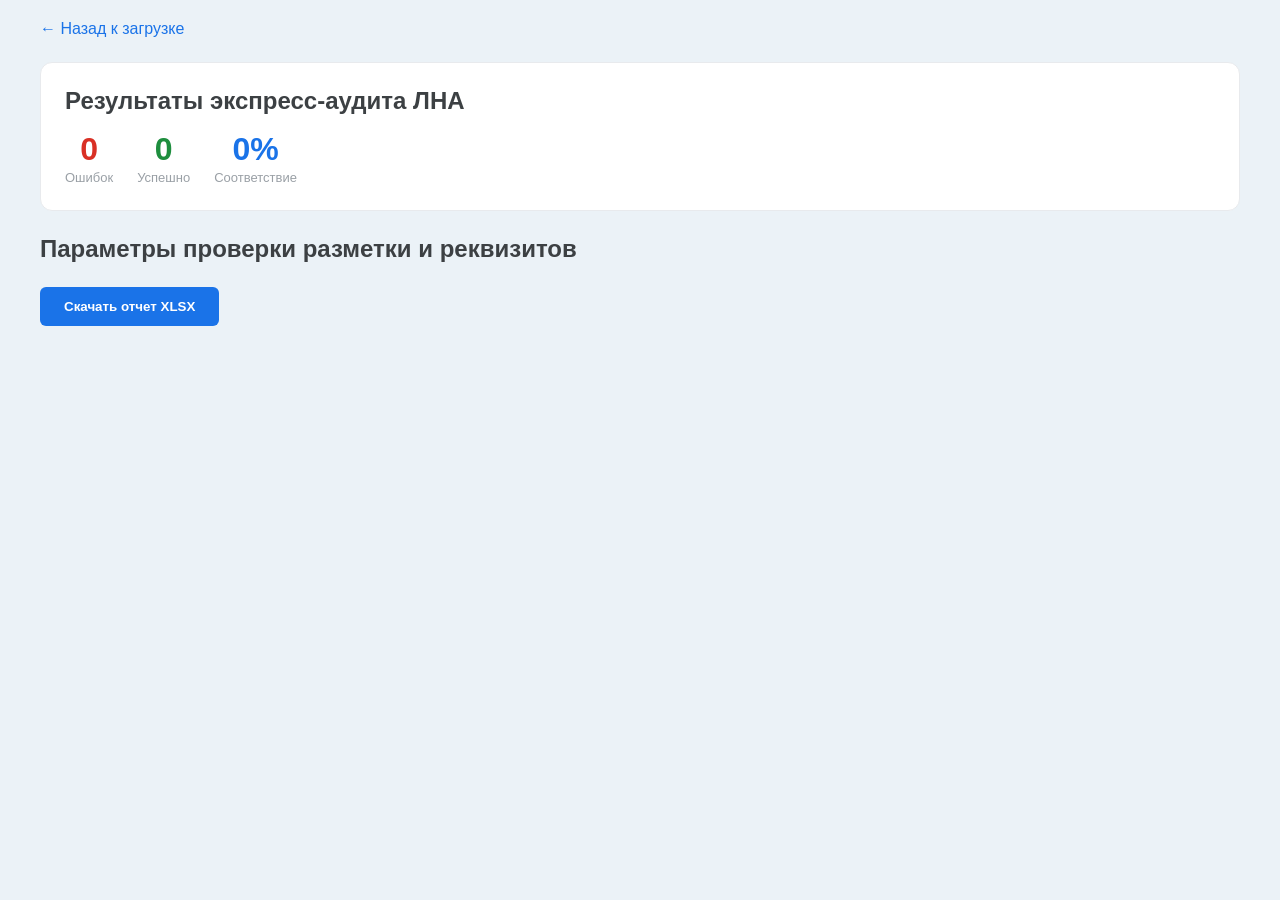
==== frontend/document.html @ 633af589 "пофиксил баги, перекинул все в мейн, восстановил логику" ====
<!DOCTYPE html>
<html lang="ru">
<head>
    <meta charset="UTF-8">
    <title>Академический сервис — Просмотр результатов</title>
    <link rel="stylesheet" href="style.css">
    <link rel="stylesheet" href="document.css">
</head>
<body>
    <div class="container">
        <a href="upload.html" style="color: var(--color-primary); text-decoration: none;">← Назад к загрузке</a>

        <div class="top-info-row">
            <section class="document-section">
                <h2 style="margin-bottom:16px;">Результаты экспресс-аудита ЛНА</h2>
                <div class="status-summary">
                    <div class="status-summary__item">
                        <span class="status-summary__count status-summary__count--error" id="criticalCount">0</span>
                        <span style="font-size:13px; color:var(--color-text-secondary);">Ошибок</span>
                    </div>
                    <div class="status-summary__item">
                        <span class="status-summary__count status-summary__count--success" id="passedCount">0</span>
                        <span style="font-size:13px; color:var(--color-text-secondary);">Успешно</span>
                    </div>
                    <div class="status-summary__item">
                        <span class="status-summary__count" style="color:var(--color-primary);" id="percentCount">0%</span>
                        <span style="font-size:13px; color:var(--color-text-secondary);">Соответствие</span>
                    </div>
                </div>
            </section>
        </div>

        <h2 style="margin-bottom:16px;">Параметры проверки разметки и реквизитов</h2>
        <div id="checkColumns"></div>

        <div style="margin-top:24px; display:flex; gap:16px;">
            <button class="btn btn--primary" id="downloadBtn">Скачать отчет XLSX</button>
        </div>
    </div>
    <script src="document.js"></script>
</body>
</html>
---- frontend/style.css ----
:root {
    --color-primary: #1A73E8;
    --color-primary-hover: #1557B0;
    --color-text: #3C4043;
    --color-text-secondary: #9AA0A6;
    --color-background: #EBF2F7;
    --color-card: #FFFFFF;
    --color-border: #E8EAED;
    --color-input-bg: #F8F9FA;
    --color-error: #D93025;
    --color-success: #1E8E3E;
    --color-warning: #F9AB00;

    --font-family: 'Inter', sans-serif;
    --border-radius: 12px;
}

* {
    margin: 0;
    padding: 0;
    box-sizing: border-box;
}

body {
    font-family: var(--font-family);
    background-color: var(--color-background);
    color: var(--color-text);
    min-height: 100vh;
    padding: 20px;
}

.container {
    width: 100%;
    max-width: 1200px;
    margin: 0 auto;
}
---- frontend/document.css ----
.top-info-row {
    display: flex;
    gap: 20px;
    margin: 24px 0;
}
.document-section {
    background: #fff;
    padding: 24px;
    border-radius: var(--border-radius);
    flex: 1;
    border: 1px solid var(--color-border);
}
.status-summary {
    display: flex;
    gap: 24px;
}
.status-summary__item {
    text-align: center;
}
.status-summary__count {
    font-size: 32px;
    font-weight: 600;
    display: block;
}
.status-summary__count--error { color: var(--color-error); }
.status-summary__count--warning { color: var(--color-warning); }
.status-summary__count--success { color: var(--color-success); }

.check-row {
    background: #fff;
    padding: 16px;
    border-radius: 8px;
    margin-bottom: 8px;
    display: flex;
    justify-content: space-between;
    align-items: center;
}
.btn {
    padding: 12px 24px;
    border-radius: 6px;
    font-weight: 600;
    cursor: pointer;
    border: none;
}
.btn--primary { background: var(--color-primary); color: white; }
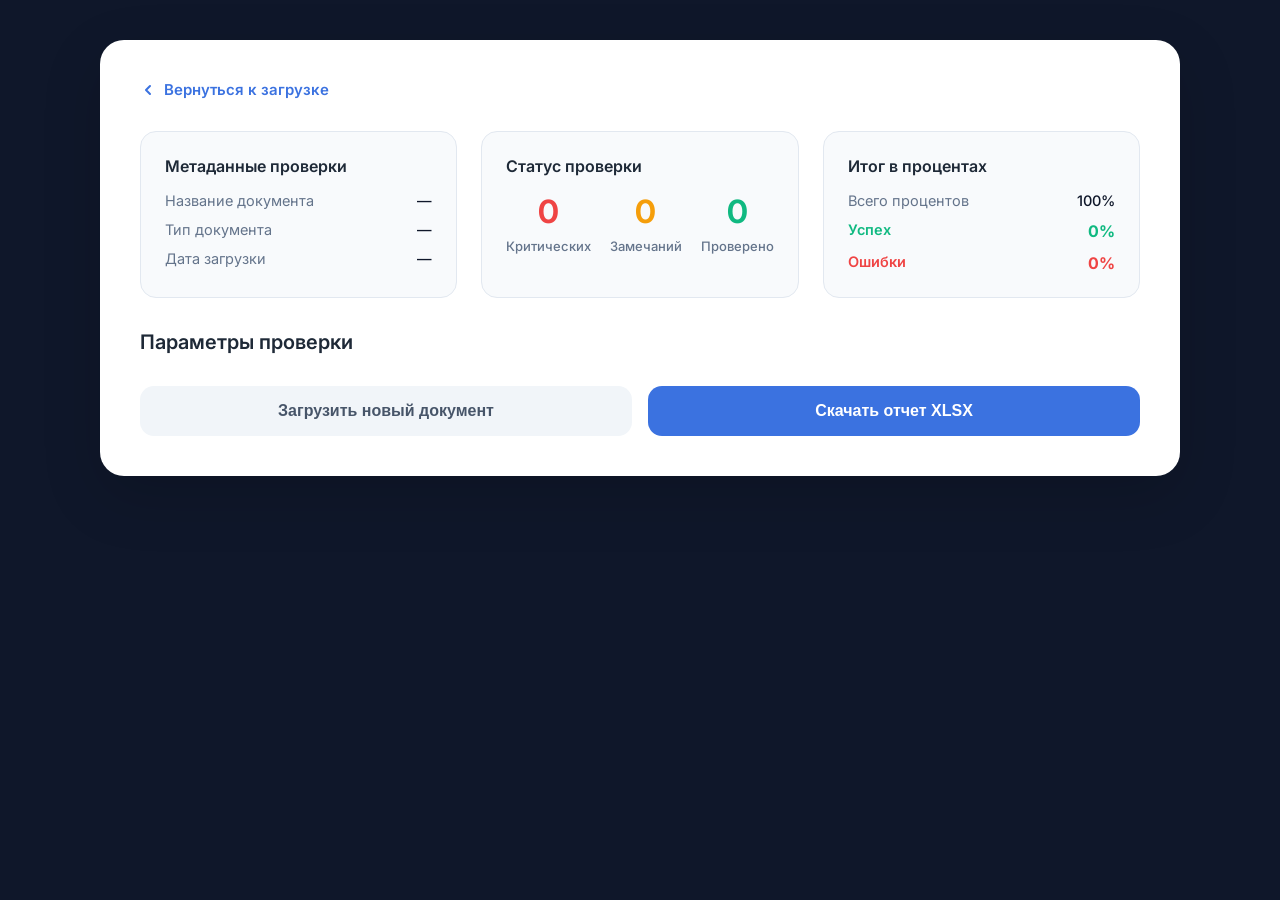
==== commit 515b320b: "добавлен последний дизайн, плюс в процентах вывод, все соединено" ====
--- a/frontend/document.html
+++ b/frontend/document.html
@@ -2,41 +2,96 @@
 <html lang="ru">
 <head>
     <meta charset="UTF-8">
-    <title>Академический сервис — Просмотр результатов</title>
-    <link rel="stylesheet" href="style.css">
+    <meta name="viewport" content="width=device-width, initial-scale=1.0">
+    <title>Академический сервис — Просмотр документа</title>
+
+    <link rel="preconnect" href="https://fonts.googleapis.com">
+    <link rel="preconnect" href="https://fonts.gstatic.com" crossorigin>
+    <link href="https://fonts.googleapis.com/css2?family=Inter:wght@400;500;600&display=swap" rel="stylesheet">
+
     <link rel="stylesheet" href="document.css">
 </head>
 <body>
     <div class="container">
-        <a href="upload.html" style="color: var(--color-primary); text-decoration: none;">← Назад к загрузке</a>
+        <a href="upload.html" class="back-link">
+            <svg width="16" height="16" viewBox="0 0 16 16" fill="none">
+                <path d="M10 12L6 8L10 4" stroke="currentColor" stroke-width="2" stroke-linecap="round" stroke-linejoin="round"/>
+            </svg>
+            Вернуться к загрузке
+        </a>
 
         <div class="top-info-row">
+            <!-- Карточка 1: Метаданные -->
             <section class="document-section">
-                <h2 style="margin-bottom:16px;">Результаты экспресс-аудита ЛНА</h2>
+                <h2 class="document-section__title">Метаданные проверки</h2>
+                <div class="metadata-list">
+                    <div class="metadata-item">
+                        <span class="metadata-item__label">Название документа</span>
+                        <span class="metadata-item__value" id="docName">—</span>
+                    </div>
+                    <div class="metadata-item">
+                        <span class="metadata-item__label">Тип документа</span>
+                        <span class="metadata-item__value" id="docType">—</span>
+                    </div>
+                    <div class="metadata-item">
+                        <span class="metadata-item__label">Дата загрузки</span>
+                        <span class="metadata-item__value" id="checkDate">—</span>
+                    </div>
+                </div>
+            </section>
+
+            <!-- Карточка 2: Статус -->
+            <section class="document-section">
+                <h2 class="document-section__title">Статус проверки</h2>
                 <div class="status-summary">
                     <div class="status-summary__item">
                         <span class="status-summary__count status-summary__count--error" id="criticalCount">0</span>
-                        <span style="font-size:13px; color:var(--color-text-secondary);">Ошибок</span>
+                        <span class="status-summary__label">Критических</span>
+                    </div>
+                    <div class="status-summary__item">
+                        <span class="status-summary__count status-summary__count--warning" id="warningCount">0</span>
+                        <span class="status-summary__label">Замечаний</span>
                     </div>
                     <div class="status-summary__item">
                         <span class="status-summary__count status-summary__count--success" id="passedCount">0</span>
-                        <span style="font-size:13px; color:var(--color-text-secondary);">Успешно</span>
+                        <span class="status-summary__label">Проверено</span>
                     </div>
-                    <div class="status-summary__item">
-                        <span class="status-summary__count" style="color:var(--color-primary);" id="percentCount">0%</span>
-                        <span style="font-size:13px; color:var(--color-text-secondary);">Соответствие</span>
+                </div>
+            </section>
+
+            <!-- Карточка 3: НОВЫЙ БЛОК с процентами -->
+            <section class="document-section">
+                <h2 class="document-section__title">Итог в процентах</h2>
+                <div class="metadata-list">
+                    <div class="metadata-item">
+                        <span class="metadata-item__label">Всего процентов</span>
+                        <span class="metadata-item__value">100%</span>
+                    </div>
+                    <div class="metadata-item">
+                        <span class="metadata-item__label" style="color: #10B981; font-weight: 600;">Успех</span>
+                        <span class="metadata-item__value" id="successPercent" style="color: #10B981; font-weight: 700; font-size: 16px;">0%</span>
+                    </div>
+                    <div class="metadata-item">
+                        <span class="metadata-item__label" style="color: #EF4444; font-weight: 600;">Ошибки</span>
+                        <span class="metadata-item__value" id="failPercent" style="color: #EF4444; font-weight: 700; font-size: 16px;">0%</span>
                     </div>
                 </div>
             </section>
         </div>
 
-        <h2 style="margin-bottom:16px;">Параметры проверки разметки и реквизитов</h2>
-        <div id="checkColumns"></div>
+        <section class="check-section">
+            <h2 class="check-section__title">Параметры проверки</h2>
+            <div class="check-columns" id="checkColumns">
+                <!-- Ошибки будут выведены скриптом -->
+            </div>
+        </section>
 
-        <div style="margin-top:24px; display:flex; gap:16px;">
-            <button class="btn btn--primary" id="downloadBtn">Скачать отчет XLSX</button>
+        <div class="page-actions">
+            <button type="button" class="btn btn--secondary" id="newCheckBtn">Загрузить новый документ</button>
+            <button type="button" class="btn btn--primary" id="downloadBtn">Скачать отчет XLSX</button>
         </div>
     </div>
+
     <script src="document.js"></script>
 </body>
 </html>
--- a/frontend/document.css
+++ b/frontend/document.css
@@ -1,45 +1,114 @@
+@import url('https://fonts.googleapis.com/css2?family=Inter:wght@400;500;600;700&display=swap');
+
+body {
+    font-family: 'Inter', sans-serif;
+    background: #0F172A;
+    margin: 0;
+    padding: 40px 20px;
+    display: flex;
+    justify-content: center;
+    color: #334155;
+}
+
+.container {
+    width: 100%;
+    max-width: 1000px;
+    background: #ffffff;
+    border-radius: 24px;
+    padding: 40px;
+    box-shadow: 0 20px 60px rgba(0,0,0,0.15);
+}
+
+.back-link {
+    display: inline-flex;
+    align-items: center;
+    gap: 8px;
+    color: #3B72E0;
+    text-decoration: none;
+    font-weight: 600;
+    font-size: 15px;
+    margin-bottom: 32px;
+}
+.back-link:hover { text-decoration: underline; }
+
 .top-info-row {
+    display: grid;
+    grid-template-columns: repeat(3, 1fr);
+    gap: 24px;
+    margin-bottom: 32px;
+}
+
+.document-section {
+    background: #F8FAFC;
+    border: 1px solid #E2E8F0;
+    border-radius: 16px;
+    padding: 24px;
+}
+
+.document-section__title {
+    font-size: 16px;
+    font-weight: 600;
+    color: #1E2937;
+    margin-top: 0;
+    margin-bottom: 16px;
+}
+
+.metadata-list { display: flex; flex-direction: column; gap: 12px; }
+
+.metadata-item {
     display: flex;
-    gap: 20px;
-    margin: 24px 0;
+    justify-content: space-between;
+    font-size: 14.5px;
 }
-.document-section {
-    background: #fff;
-    padding: 24px;
-    border-radius: var(--border-radius);
-    flex: 1;
-    border: 1px solid var(--color-border);
-}
+.metadata-item__label { color: #64748B; }
+.metadata-item__value { font-weight: 500; color: #0F172A; text-align: right; }
+
 .status-summary {
     display: flex;
-    gap: 24px;
-}
-.status-summary__item {
+    justify-content: space-between;
     text-align: center;
 }
+
 .status-summary__count {
+    display: block;
     font-size: 32px;
+    font-weight: 700;
+    margin-bottom: 4px;
+}
+.status-summary__count--error { color: #EF4444; }
+.status-summary__count--warning { color: #F59E0B; }
+.status-summary__count--success { color: #10B981; }
+
+.status-summary__label {
+    font-size: 13px;
+    color: #64748B;
+    font-weight: 500;
+}
+
+.check-section__title {
+    font-size: 20px;
     font-weight: 600;
-    display: block;
+    margin-bottom: 20px;
+    color: #1E2937;
 }
-.status-summary__count--error { color: var(--color-error); }
-.status-summary__count--warning { color: var(--color-warning); }
-.status-summary__count--success { color: var(--color-success); }
 
-.check-row {
-    background: #fff;
+.page-actions {
+    display: flex;
+    gap: 16px;
+    margin-top: 32px;
+}
+
+.btn {
+    flex: 1;
     padding: 16px;
-    border-radius: 8px;
-    margin-bottom: 8px;
-    display: flex;
-    justify-content: space-between;
-    align-items: center;
-}
-.btn {
-    padding: 12px 24px;
-    border-radius: 6px;
+    border-radius: 14px;
+    font-size: 16px;
     font-weight: 600;
     cursor: pointer;
     border: none;
+    transition: all 0.2s;
 }
-.btn--primary { background: var(--color-primary); color: white; }+.btn--primary { background: #3B72E0; color: white; }
+.btn--primary:hover { background: #2A5FC8; }
+.btn--secondary { background: #F1F5F9; color: #475569; }
+.btn--secondary:hover { background: #E2E8F0; }
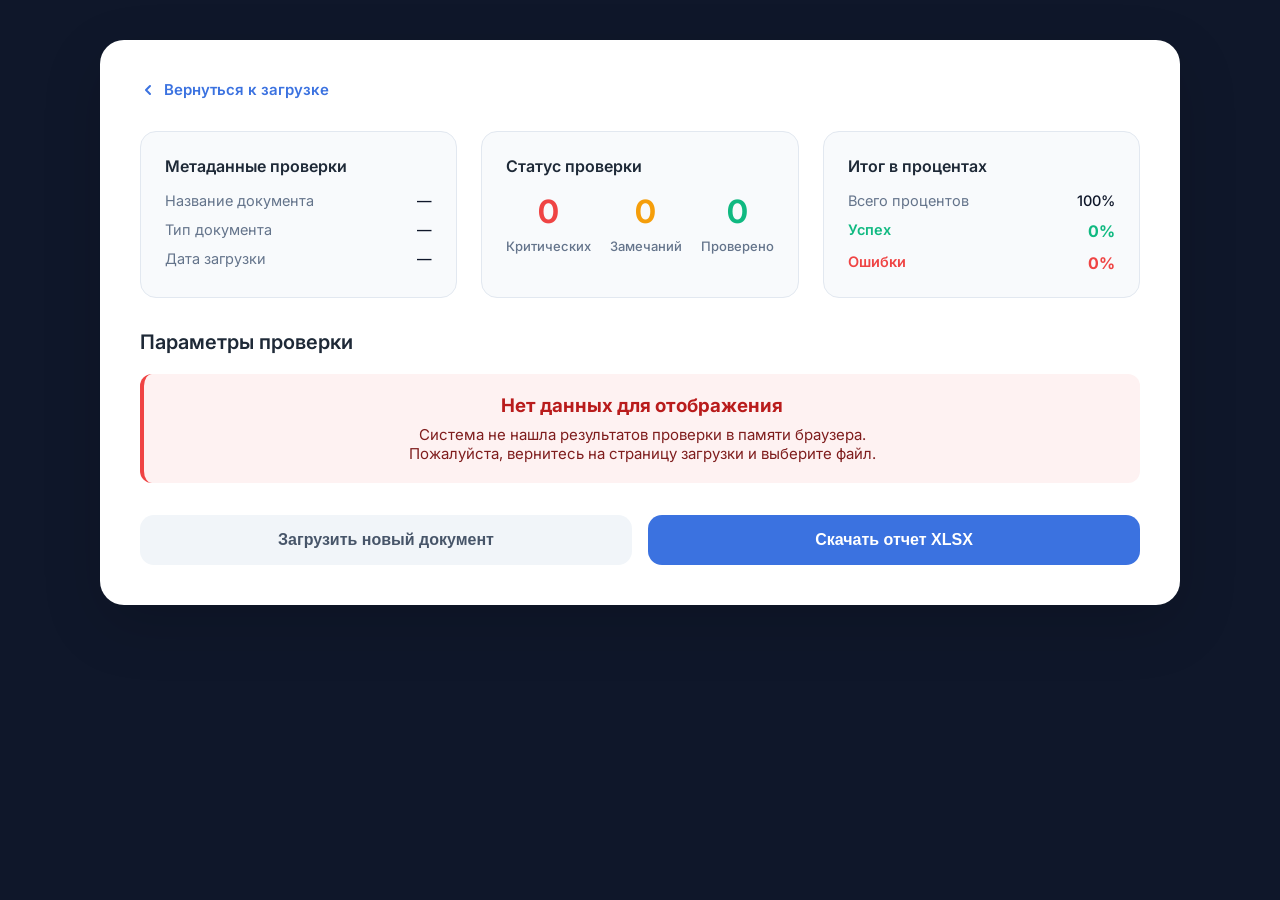
==== commit 2f5a3334: "fix: обновлен парсер, добавлены умные регулярки" ====
--- a/frontend/document.html
+++ b/frontend/document.html
@@ -92,6 +92,6 @@
         </div>
     </div>
 
-    <script src="document.js"></script>
+    <script src="document.js?v=2"></script>
 </body>
 </html>
